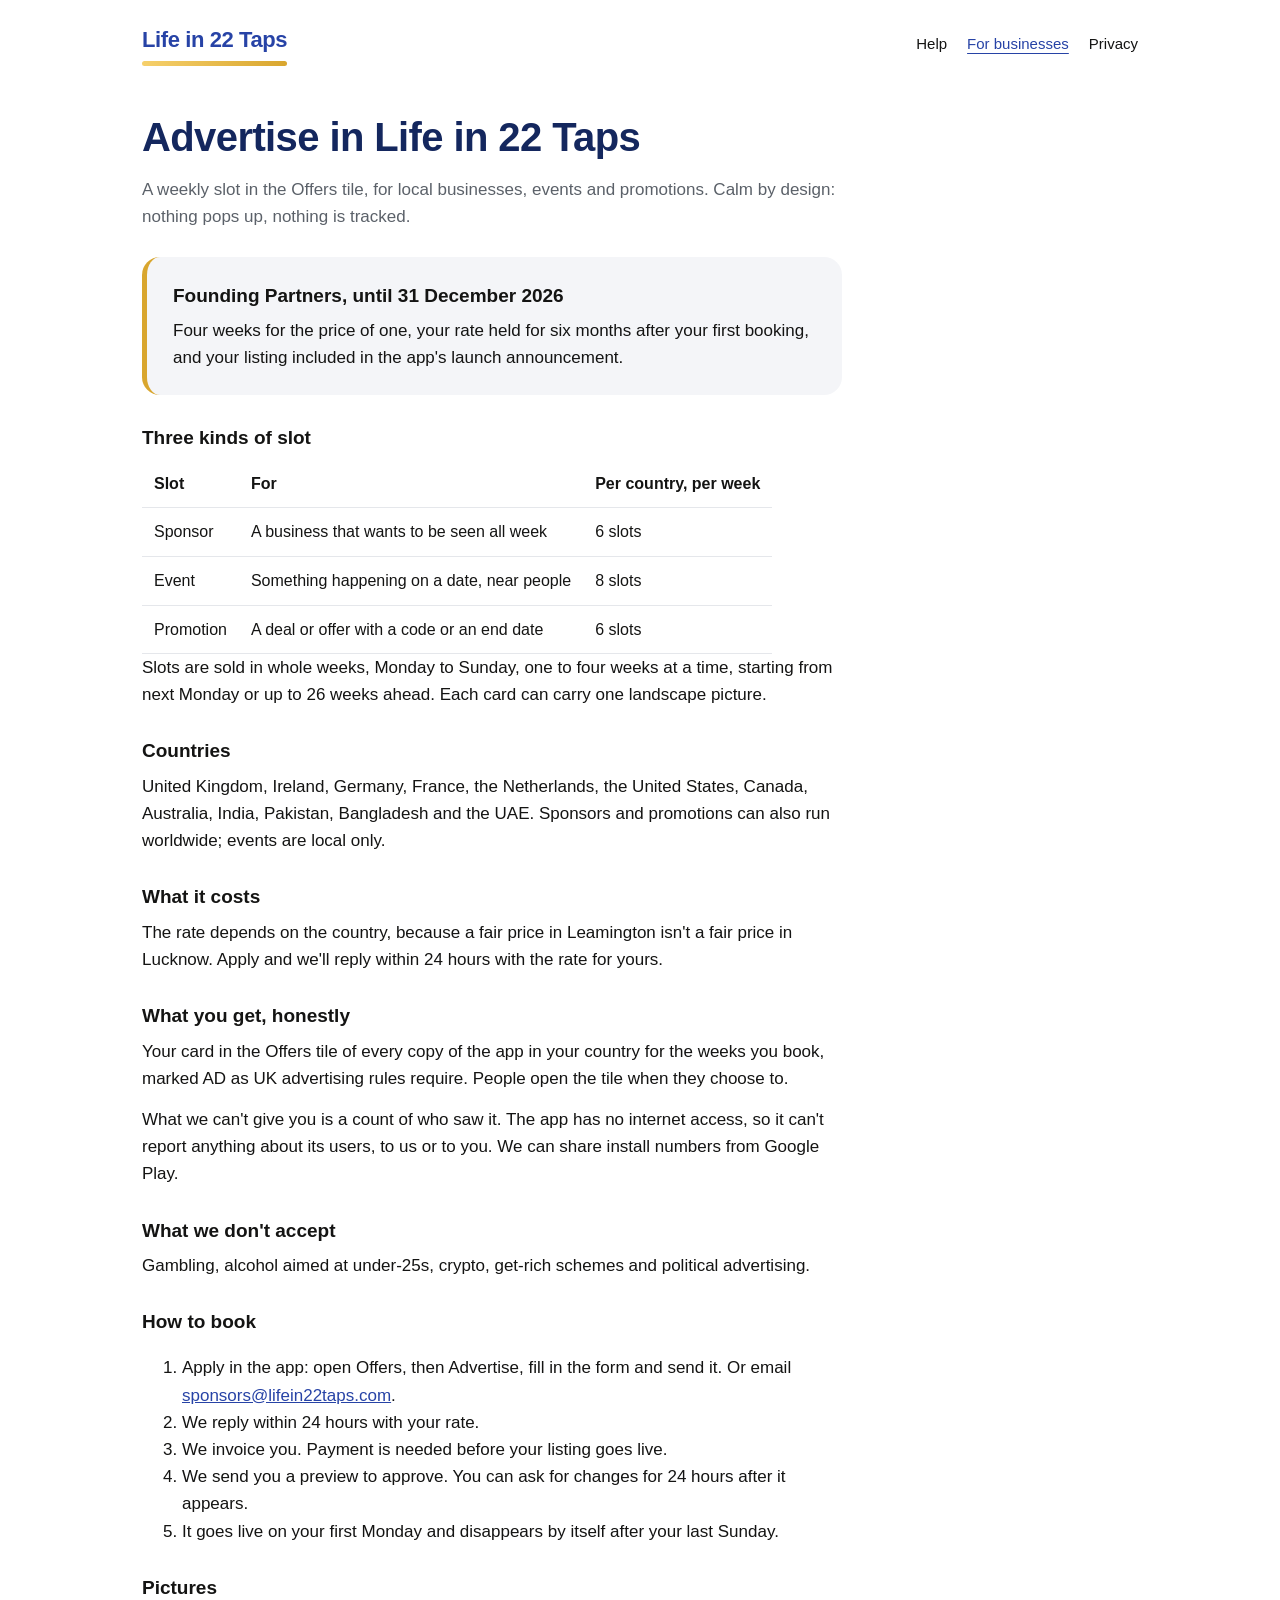
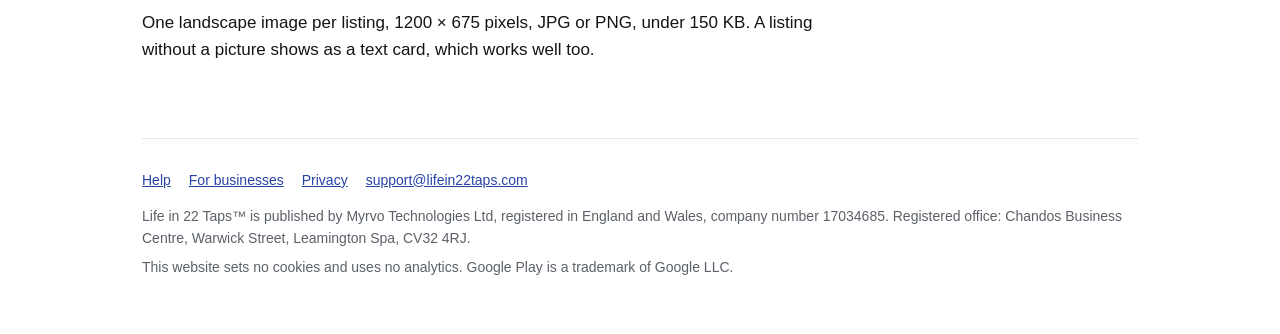
==== advertise/index.html @ 1291f1bb "First version of the website" ====
<!doctype html>
<html lang="en">
<head>
<meta charset="utf-8">
<meta name="viewport" content="width=device-width, initial-scale=1, viewport-fit=cover">
<title>Advertise — Life in 22 Taps</title>
<meta name="description" content="Weekly Sponsor, Event and Promotion slots in the Life in 22 Taps Offers tile.">
<link rel="icon" href="/favicon.svg" type="image/svg+xml">
<link rel="stylesheet" href="/styles.css">
</head>
<body>
<div class="wrap">
  <header class="top">
    <a class="brand" href="/">Life in 22 Taps</a>
    <nav aria-label="Main">
      <a href="/help/">Help</a>
      <a href="/advertise/" aria-current="page">For businesses</a>
      <a href="/privacy/">Privacy</a>
    </nav>
  </header>
  <main class="narrow" style="padding:30px 0 60px">
    <h2 style="font-size:40px">Advertise in Life in 22 Taps</h2>
    <p class="lede muted">A weekly slot in the Offers tile, for local businesses, events and
    promotions. Calm by design: nothing pops up, nothing is tracked.</p>

    <div class="box gold" style="margin:26px 0">
      <h3 style="margin-top:0">Founding Partners, until 31 December 2026</h3>
      <p style="margin:0">Four weeks for the price of one, your rate held for six months after
      your first booking, and your listing included in the app's launch announcement.</p>
    </div>

    <h3>Three kinds of slot</h3>
    <table>
      <tr><th>Slot</th><th>For</th><th>Per country, per week</th></tr>
      <tr><td>Sponsor</td><td>A business that wants to be seen all week</td><td>6 slots</td></tr>
      <tr><td>Event</td><td>Something happening on a date, near people</td><td>8 slots</td></tr>
      <tr><td>Promotion</td><td>A deal or offer with a code or an end date</td><td>6 slots</td></tr>
    </table>
    <p>Slots are sold in whole weeks, Monday to Sunday, one to four weeks at a time, starting
    from next Monday or up to 26 weeks ahead. Each card can carry one landscape picture.</p>

    <h3>Countries</h3>
    <p>United Kingdom, Ireland, Germany, France, the Netherlands, the United States, Canada,
    Australia, India, Pakistan, Bangladesh and the UAE. Sponsors and promotions can also run
    worldwide; events are local only.</p>

    <h3>What it costs</h3>
    <p>The rate depends on the country, because a fair price in Leamington isn't a fair price
    in Lucknow. Apply and we'll reply within 24 hours with the rate for yours.</p>

    <h3>What you get, honestly</h3>
    <p>Your card in the Offers tile of every copy of the app in your country for the weeks you
    book, marked AD as UK advertising rules require. People open the tile when they choose to.</p>
    <p>What we can't give you is a count of who saw it. The app has no internet access, so it
    can't report anything about its users, to us or to you. We can share install numbers from
    Google Play.</p>

    <h3>What we don't accept</h3>
    <p>Gambling, alcohol aimed at under-25s, crypto, get-rich schemes and political
    advertising.</p>

    <h3>How to book</h3>
    <ol>
      <li>Apply in the app: open Offers, then Advertise, fill in the form and send it. Or email
      <a href="mailto:sponsors@lifein22taps.com">sponsors@lifein22taps.com</a>.</li>
      <li>We reply within 24 hours with your rate.</li>
      <li>We invoice you. Payment is needed before your listing goes live.</li>
      <li>We send you a preview to approve. You can ask for changes for 24 hours after it
      appears.</li>
      <li>It goes live on your first Monday and disappears by itself after your last Sunday.</li>
    </ol>

    <h3>Pictures</h3>
    <p>One landscape image per listing, 1200 × 675 pixels, JPG or PNG, under 150 KB. A listing
    without a picture shows as a text card, which works well too.</p>

  </main>
  <footer>
    <nav aria-label="Footer">
      <a href="/help/">Help</a><a href="/advertise/">For businesses</a><a href="/privacy/">Privacy</a>
      <a href="mailto:support@lifein22taps.com">support@lifein22taps.com</a>
    </nav>
    <p>Life in 22 Taps™ is published by Myrvo Technologies Ltd, registered in England and
    Wales, company number 17034685. Registered office: Chandos Business Centre, Warwick
    Street, Leamington Spa, CV32 4RJ.</p>
    <p>This website sets no cookies and uses no analytics. Google Play is a trademark of Google LLC.</p>
  </footer>
</div>
</body>
</html>
---- styles.css ----
/* Life in 22 Taps — site styles. System fonts only: the site makes no
   third-party requests, which matches what the app promises. */
:root{
  --ink:#141413; --muted:#5B6169; --line:#E5E7EB; --blue:#2743A6; --blue-deep:#14275E;
  --gold1:#F6D06B; --gold2:#D9A62E; --bg:#ffffff; --panel:#F4F5F8; --tile-ink:#1F2430;
  box-sizing:border-box;
  padding-top:env(safe-area-inset-top,0px);
  padding-bottom:env(safe-area-inset-bottom,0px);
}
@media (prefers-color-scheme: dark){
  :root:not([data-theme="light"]){
    --ink:#F3F3F1; --muted:#A5ABB3; --line:#2E3136; --blue:#8FA4F0; --blue-deep:#C9D3FA;
    --bg:#121316; --panel:#1C1E23;
  }
}
:root[data-theme="dark"]{
  --ink:#F3F3F1; --muted:#A5ABB3; --line:#2E3136; --blue:#8FA4F0; --blue-deep:#C9D3FA;
  --bg:#121316; --panel:#1C1E23;
}
*,*::before,*::after{box-sizing:inherit}
html{scroll-padding-top:env(safe-area-inset-top,0px)}
body{margin:0;background:var(--bg);color:var(--ink);
  font-family:-apple-system,BlinkMacSystemFont,"Segoe UI",Roboto,Helvetica,Arial,sans-serif;
  font-size:17px;line-height:1.6;-webkit-text-size-adjust:100%}
a{color:var(--blue)}
a:focus-visible,summary:focus-visible{outline:3px solid var(--gold2);outline-offset:3px;border-radius:4px}
img,svg{max-width:100%}

.wrap{max-width:1040px;margin:0 auto;padding:0 22px}
.narrow{max-width:700px}

/* header */
.top{display:flex;align-items:center;justify-content:space-between;gap:16px;
  padding:22px 0 18px;flex-wrap:wrap}
.brand{text-decoration:none;color:var(--blue);font-weight:800;font-size:22px;letter-spacing:-.4px;
  display:inline-block}
.brand::after{content:"";display:block;height:5px;width:100%;border-radius:3px;margin-top:4px;
  background:linear-gradient(90deg,var(--gold1),var(--gold2))}
.top nav{display:flex;gap:20px;font-size:15px}
.top nav a{color:var(--ink);text-decoration:none}
.top nav a:hover,.top nav a[aria-current]{color:var(--blue);text-decoration:underline;text-underline-offset:4px}

/* hero */
.hero{display:grid;grid-template-columns:1.15fr .85fr;gap:48px;align-items:center;padding:40px 0 64px}
.hero h1{font-size:clamp(34px,5.2vw,56px);line-height:1.06;letter-spacing:-1.6px;margin:0 0 20px;
  color:var(--blue-deep);font-weight:800}
.hero .lede{font-size:20px;color:var(--muted);margin:0 0 28px;max-width:32em}
.buy{display:flex;align-items:center;gap:14px;flex-wrap:wrap}
.pill{display:inline-block;background:var(--blue);color:#fff;border-radius:99px;padding:13px 22px;
  font-weight:700;text-decoration:none}
.buy .note{font-size:15px;color:var(--muted)}

/* the phone: the one memorable thing on the page */
.phone{justify-self:center;width:100%;max-width:330px;border-radius:38px;padding:14px;
  background:#1B1D22;box-shadow:0 30px 60px -25px rgba(20,39,94,.55)}
.screen{border-radius:26px;padding:16px 12px 14px;
  background:linear-gradient(160deg,#E9EDF8,#F8F4E8)}
.screen .title{font-weight:800;color:#2743A6;font-size:15px;margin:0 2px 2px}
.screen .title::after{content:"";display:block;width:74px;height:3px;border-radius:2px;margin-top:3px;
  background:linear-gradient(90deg,#F6D06B,#D9A62E)}
.favs{display:flex;gap:6px;margin:10px 0;padding:6px;border:1.5px solid #D9A62E;border-radius:12px}
.favs span{flex:1;height:22px;border-radius:7px;background:#fff;opacity:.85}
.grid{display:grid;grid-template-columns:repeat(3,1fr);gap:6px}
.t{border-radius:10px;padding:6px 4px 5px;text-align:center;color:var(--tile-ink);
  font-size:10.5px;line-height:1.15;position:relative;
  animation:pop .5s cubic-bezier(.2,.8,.3,1.2) both;animation-delay:calc(var(--i)*28ms)}
.t b{display:block;font-size:17px;line-height:1.2;font-weight:400}
.t i{position:absolute;top:3px;right:5px;font-style:normal;font-size:9px;color:#5B6169}
@keyframes pop{from{opacity:0;transform:scale(.7)}to{opacity:1;transform:none}}
@media (prefers-reduced-motion:reduce){.t{animation:none}}

/* sections */
section{padding:56px 0;border-top:1px solid var(--line)}
h2{font-size:clamp(26px,3.4vw,34px);line-height:1.15;letter-spacing:-.6px;margin:0 0 16px;color:var(--blue-deep)}
h3{font-size:19px;margin:28px 0 6px}
p{margin:0 0 14px}
.muted{color:var(--muted)}
.split{display:grid;grid-template-columns:1fr 1fr;gap:48px}
ul.plain{list-style:none;padding:0;margin:0}
ul.plain li{padding:12px 0;border-bottom:1px solid var(--line)}
ul.plain li:last-child{border-bottom:0}
ul.plain strong{display:block}

.quote{font-size:22px;line-height:1.35;color:var(--ink);margin:0 0 6px;font-weight:600}
.box{background:var(--panel);border-radius:18px;padding:24px 26px}
.gold{border-left:5px solid var(--gold2)}

table{width:100%;border-collapse:collapse;font-size:16px;display:block;overflow-x:auto}
th,td{text-align:left;padding:11px 12px;border-bottom:1px solid var(--line);vertical-align:top}
th{font-weight:700}

details{border-bottom:1px solid var(--line);padding:4px 0}
summary{cursor:pointer;font-weight:600;padding:12px 0;list-style-position:outside}
details p,details ul{margin:0 0 14px}

footer{border-top:1px solid var(--line);padding:30px 0 50px;font-size:14px;color:var(--muted)}
footer p{margin:0 0 6px}
footer nav{display:flex;gap:18px;flex-wrap:wrap;margin-bottom:14px}

@media (max-width:820px){
  .hero,.split{grid-template-columns:1fr;gap:34px}
  .hero{padding-top:18px}
}
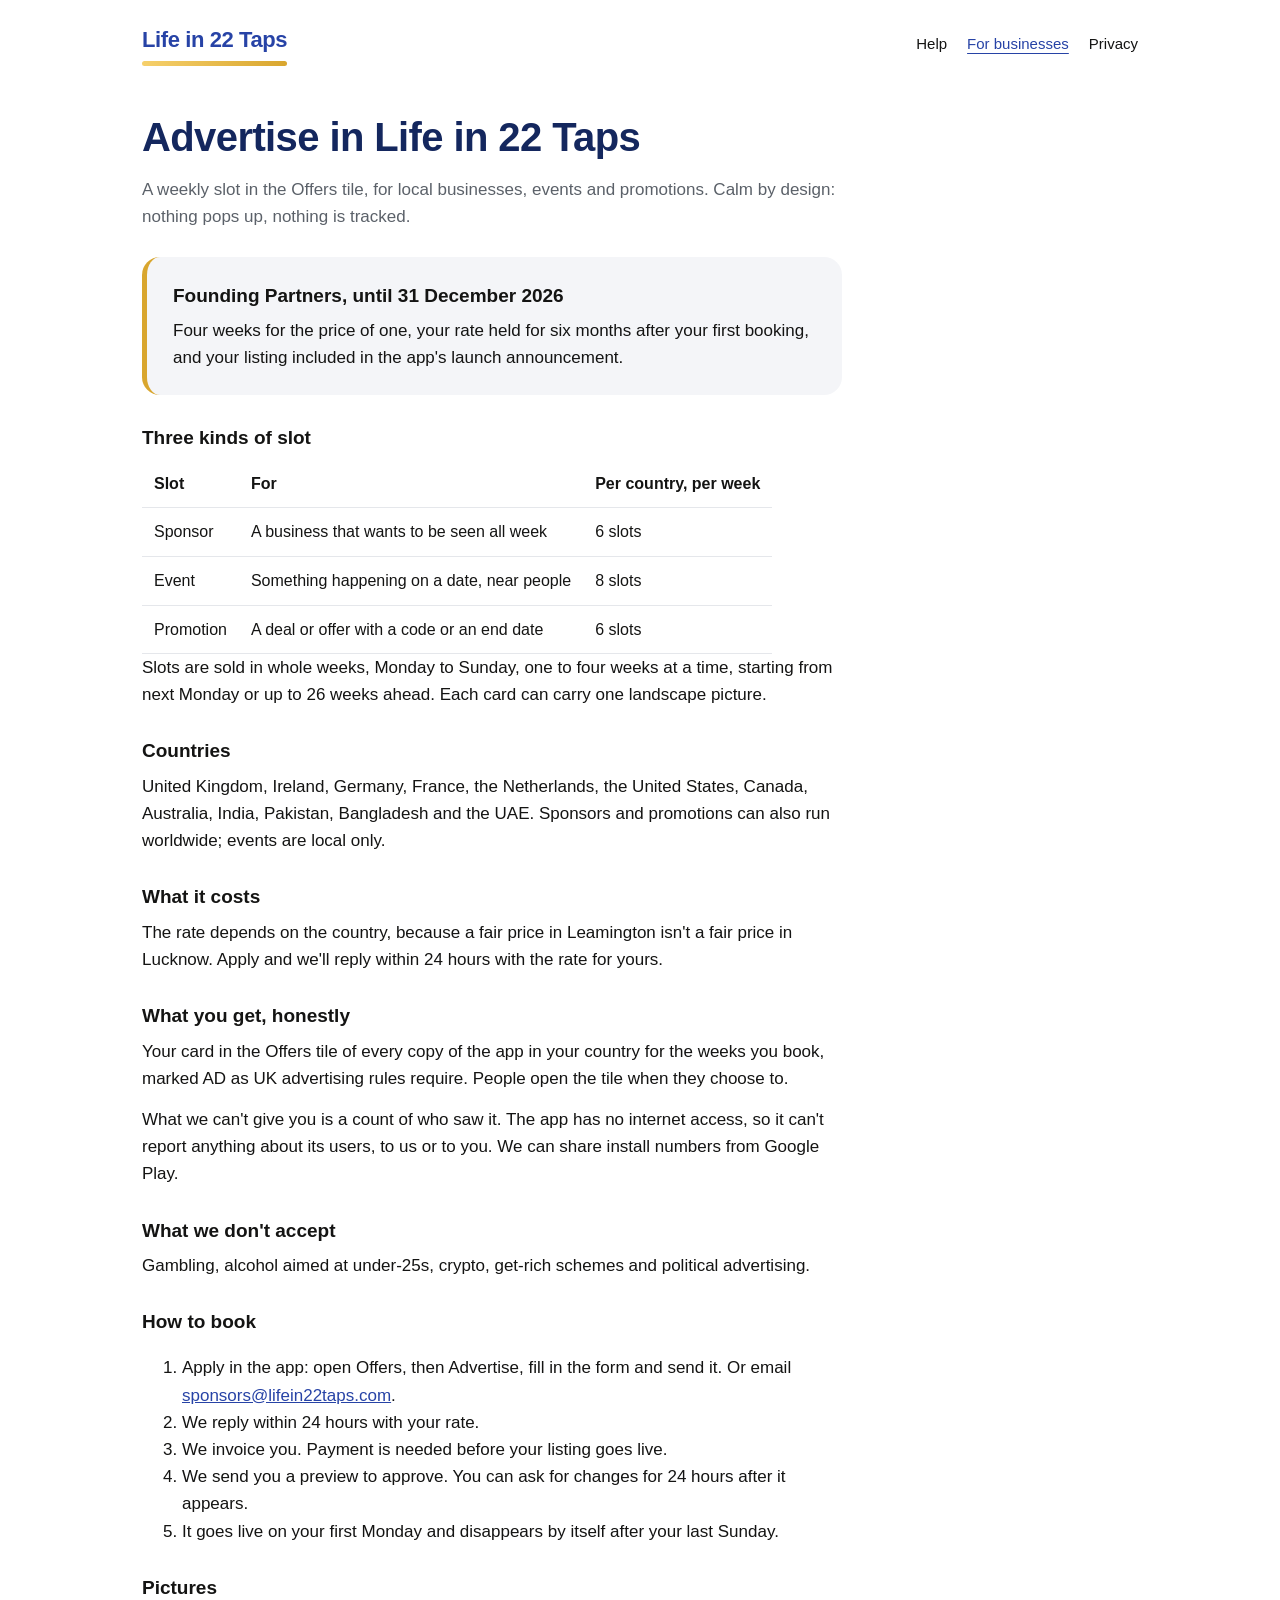
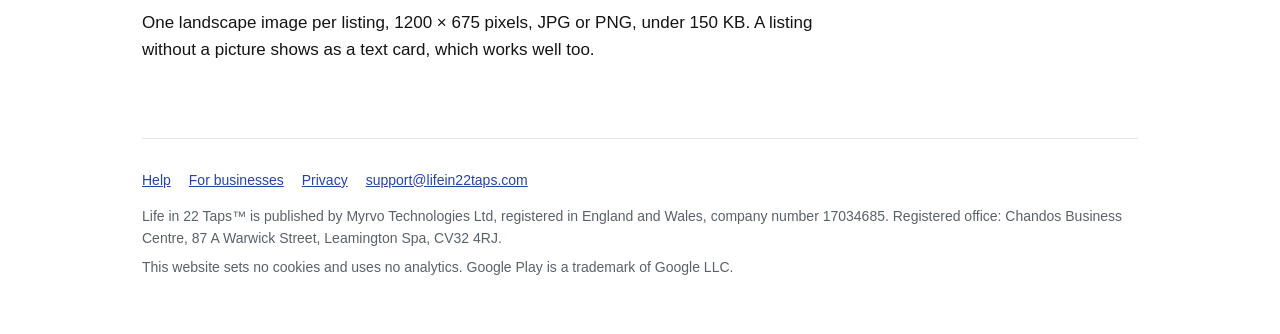
==== commit bf33c260: "Footer address: 87 A Warwick Street" ====
--- a/advertise/index.html
+++ b/advertise/index.html
@@ -81,7 +81,7 @@
       <a href="mailto:support@lifein22taps.com">support@lifein22taps.com</a>
     </nav>
     <p>Life in 22 Taps™ is published by Myrvo Technologies Ltd, registered in England and
-    Wales, company number 17034685. Registered office: Chandos Business Centre, Warwick
+    Wales, company number 17034685. Registered office: Chandos Business Centre, 87 A Warwick
     Street, Leamington Spa, CV32 4RJ.</p>
     <p>This website sets no cookies and uses no analytics. Google Play is a trademark of Google LLC.</p>
   </footer>
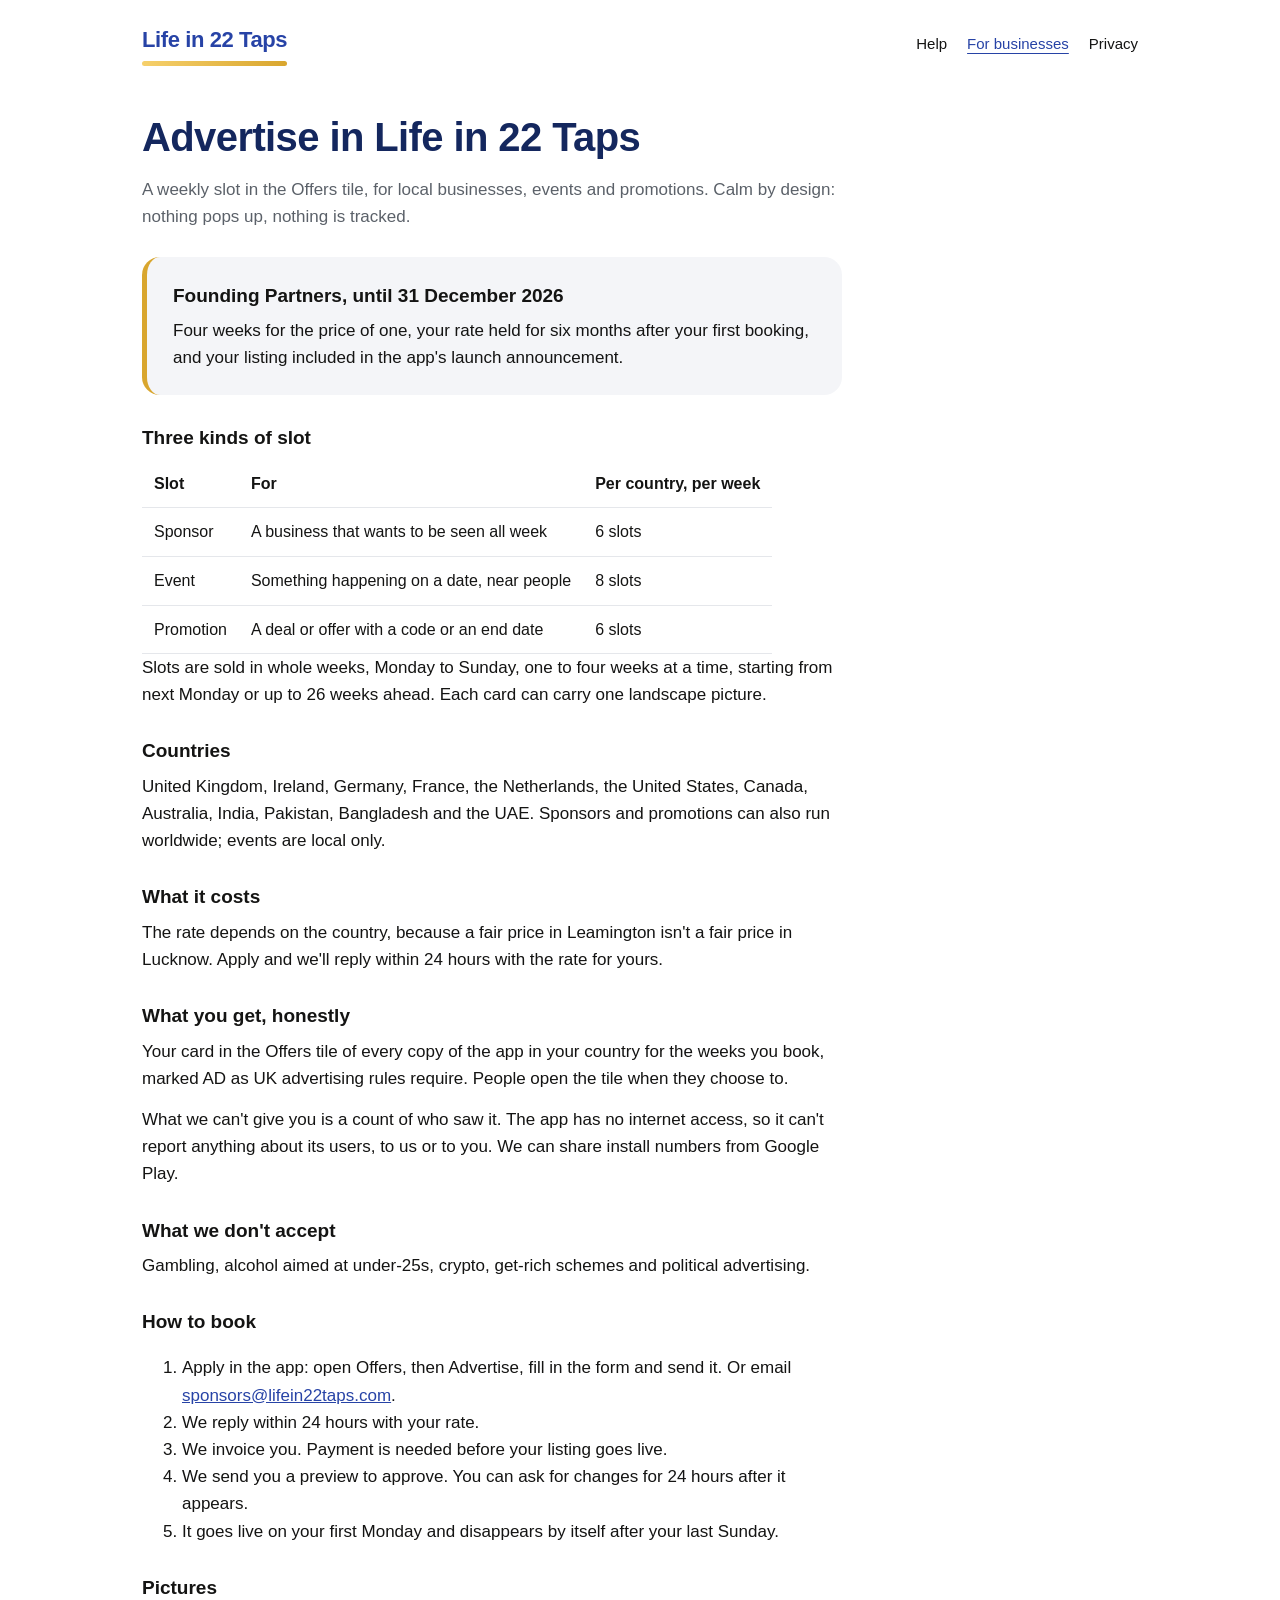
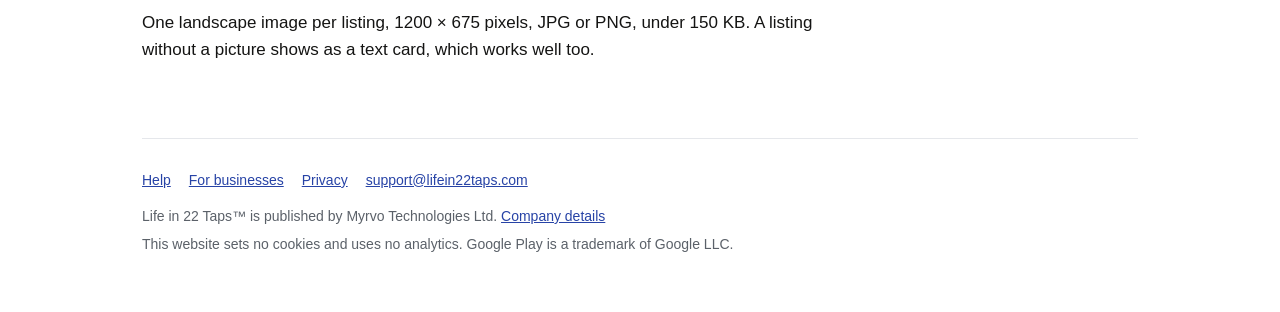
==== commit dc92f5fd: "Move address to Help > Company details" ====
--- a/advertise/index.html
+++ b/advertise/index.html
@@ -5,6 +5,18 @@
 <meta name="viewport" content="width=device-width, initial-scale=1, viewport-fit=cover">
 <title>Advertise — Life in 22 Taps</title>
 <meta name="description" content="Weekly Sponsor, Event and Promotion slots in the Life in 22 Taps Offers tile.">
+<link rel="canonical" href="https://lifein22taps.com/advertise/">
+<meta property="og:type" content="website">
+<meta property="og:site_name" content="Life in 22 Taps">
+<meta property="og:title" content="Advertise — Life in 22 Taps">
+<meta property="og:description" content="Weekly Sponsor, Event and Promotion slots in the Life in 22 Taps Offers tile.">
+<meta property="og:url" content="https://lifein22taps.com/advertise/">
+<meta property="og:image" content="https://lifein22taps.com/og.png">
+<meta property="og:image:width" content="1200">
+<meta property="og:image:height" content="630">
+<meta property="og:locale" content="en_GB">
+<meta name="twitter:card" content="summary_large_image">
+<meta name="theme-color" content="#2743A6">
 <link rel="icon" href="/favicon.svg" type="image/svg+xml">
 <link rel="stylesheet" href="/styles.css">
 </head>
@@ -80,9 +92,8 @@
       <a href="/help/">Help</a><a href="/advertise/">For businesses</a><a href="/privacy/">Privacy</a>
       <a href="mailto:support@lifein22taps.com">support@lifein22taps.com</a>
     </nav>
-    <p>Life in 22 Taps™ is published by Myrvo Technologies Ltd, registered in England and
-    Wales, company number 17034685. Registered office: Chandos Business Centre, 87 A Warwick
-    Street, Leamington Spa, CV32 4RJ.</p>
+    <p>Life in 22 Taps™ is published by Myrvo Technologies Ltd.
+    <a href="/help/#company">Company details</a></p>
     <p>This website sets no cookies and uses no analytics. Google Play is a trademark of Google LLC.</p>
   </footer>
 </div>
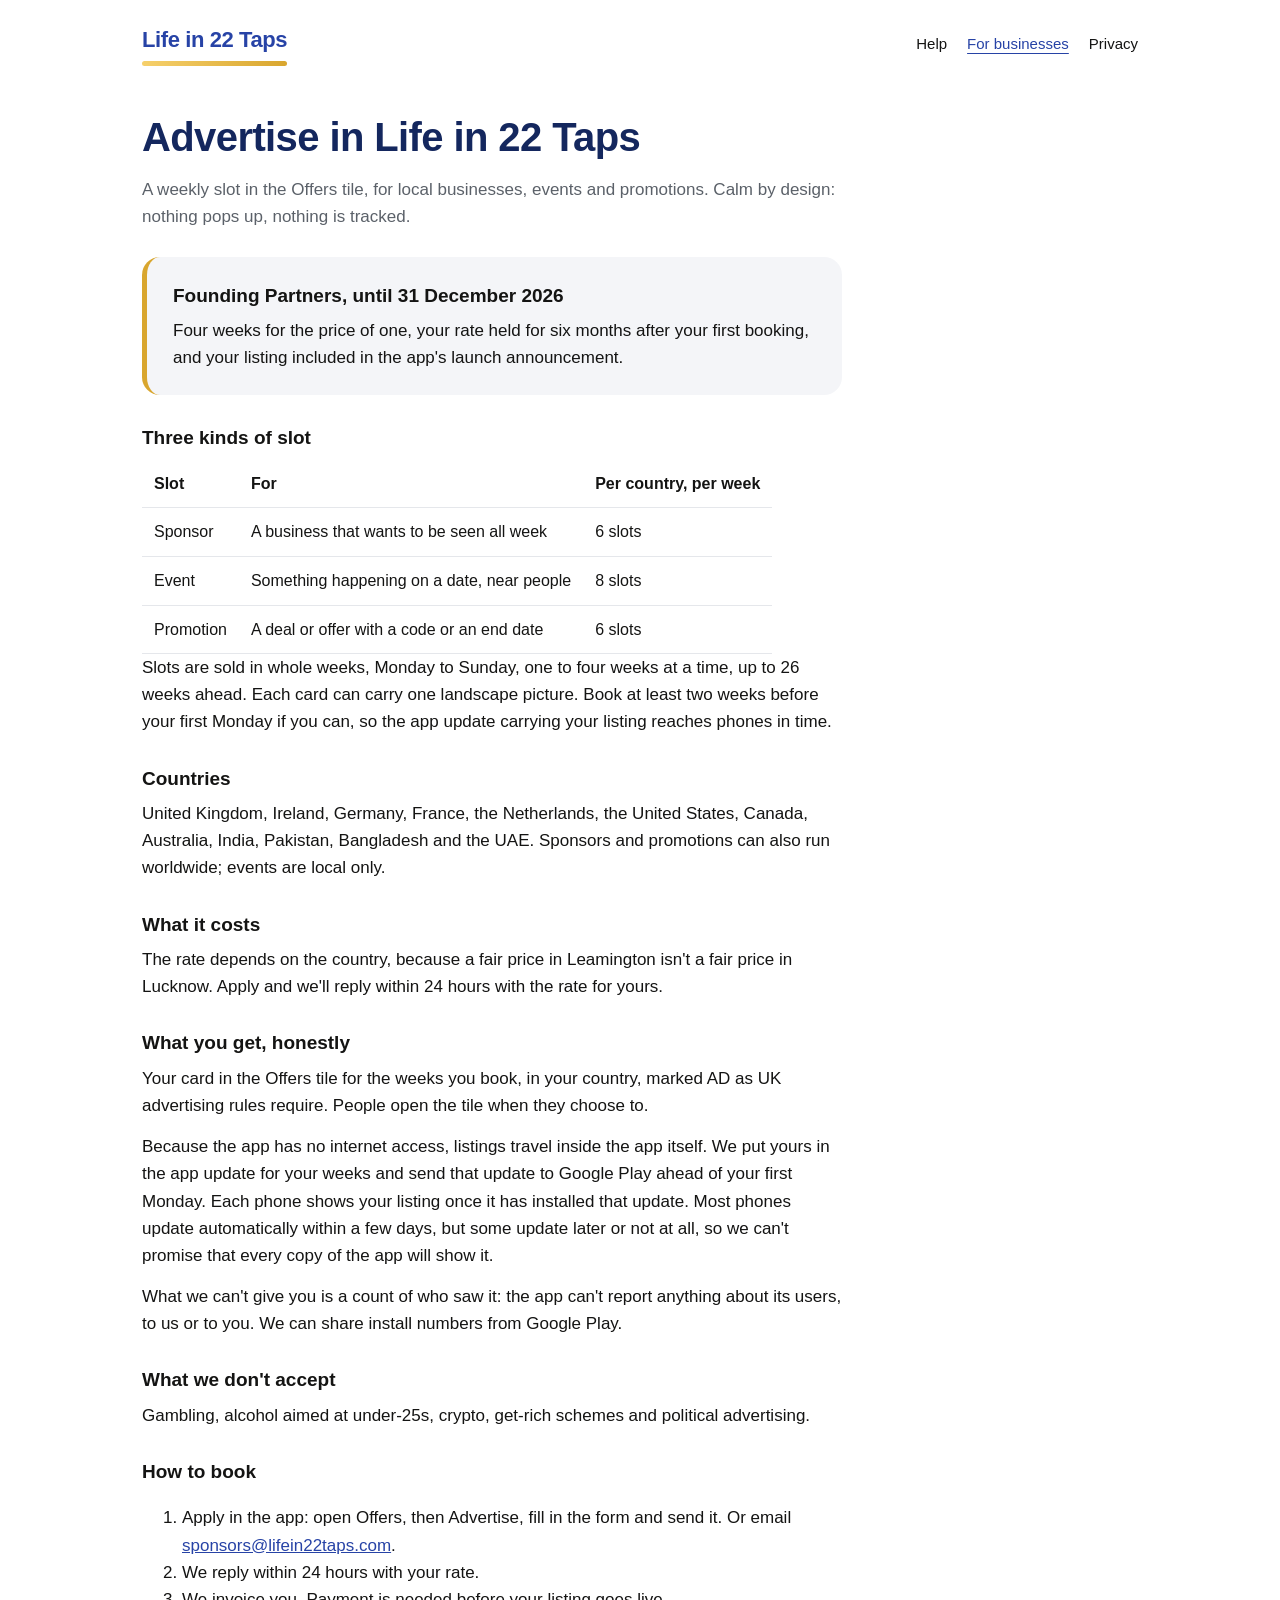
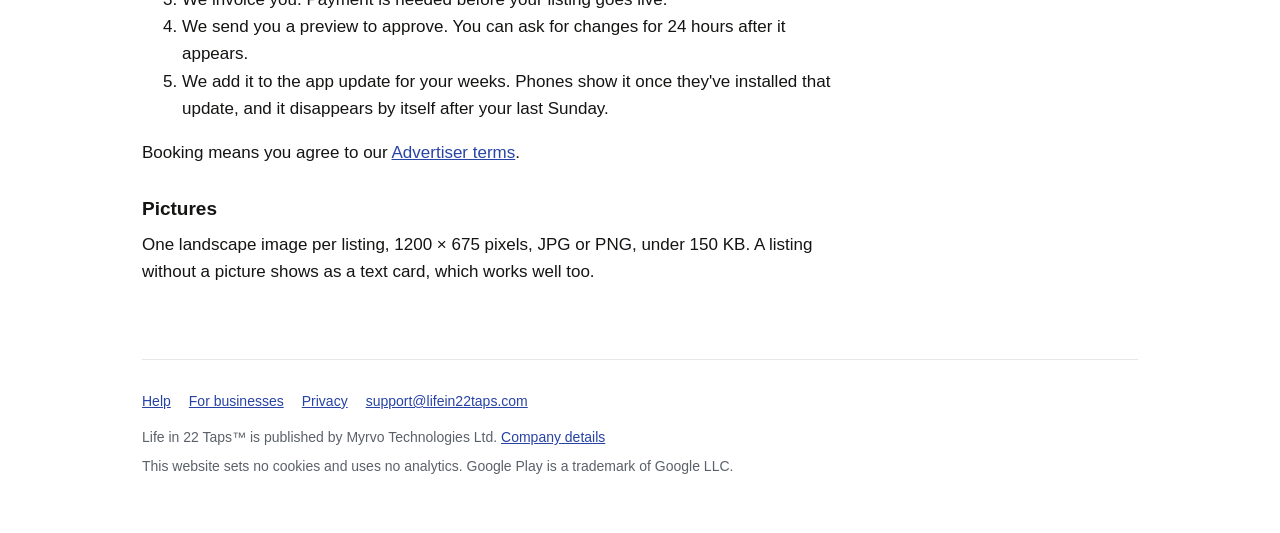
==== commit a837be8c: "Advertiser terms, update-aware ad wording, headings, price line" ====
--- a/advertise/index.html
+++ b/advertise/index.html
@@ -31,7 +31,7 @@
     </nav>
   </header>
   <main class="narrow" style="padding:30px 0 60px">
-    <h2 style="font-size:40px">Advertise in Life in 22 Taps</h2>
+    <h1 style="font-size:40px;line-height:1.15;letter-spacing:-.6px;margin:0 0 16px;color:var(--blue-deep)">Advertise in Life in 22 Taps</h1>
     <p class="lede muted">A weekly slot in the Offers tile, for local businesses, events and
     promotions. Calm by design: nothing pops up, nothing is tracked.</p>
 
@@ -48,8 +48,9 @@
       <tr><td>Event</td><td>Something happening on a date, near people</td><td>8 slots</td></tr>
       <tr><td>Promotion</td><td>A deal or offer with a code or an end date</td><td>6 slots</td></tr>
     </table>
-    <p>Slots are sold in whole weeks, Monday to Sunday, one to four weeks at a time, starting
-    from next Monday or up to 26 weeks ahead. Each card can carry one landscape picture.</p>
+    <p>Slots are sold in whole weeks, Monday to Sunday, one to four weeks at a time, up to 26
+    weeks ahead. Each card can carry one landscape picture. Book at least two weeks before your
+    first Monday if you can, so the app update carrying your listing reaches phones in time.</p>
 
     <h3>Countries</h3>
     <p>United Kingdom, Ireland, Germany, France, the Netherlands, the United States, Canada,
@@ -61,11 +62,15 @@
     in Lucknow. Apply and we'll reply within 24 hours with the rate for yours.</p>
 
     <h3>What you get, honestly</h3>
-    <p>Your card in the Offers tile of every copy of the app in your country for the weeks you
-    book, marked AD as UK advertising rules require. People open the tile when they choose to.</p>
-    <p>What we can't give you is a count of who saw it. The app has no internet access, so it
-    can't report anything about its users, to us or to you. We can share install numbers from
-    Google Play.</p>
+    <p>Your card in the Offers tile for the weeks you book, in your country, marked AD as UK
+    advertising rules require. People open the tile when they choose to.</p>
+    <p>Because the app has no internet access, listings travel inside the app itself. We put
+    yours in the app update for your weeks and send that update to Google Play ahead of your first
+    Monday. Each phone shows your listing once it has installed that update. Most phones update
+    automatically within a few days, but some update later or not at all, so we can't promise that
+    every copy of the app will show it.</p>
+    <p>What we can't give you is a count of who saw it: the app can't report anything about its
+    users, to us or to you. We can share install numbers from Google Play.</p>
 
     <h3>What we don't accept</h3>
     <p>Gambling, alcohol aimed at under-25s, crypto, get-rich schemes and political
@@ -79,8 +84,10 @@
       <li>We invoice you. Payment is needed before your listing goes live.</li>
       <li>We send you a preview to approve. You can ask for changes for 24 hours after it
       appears.</li>
-      <li>It goes live on your first Monday and disappears by itself after your last Sunday.</li>
+      <li>We add it to the app update for your weeks. Phones show it once they've installed that
+      update, and it disappears by itself after your last Sunday.</li>
     </ol>
+    <p>Booking means you agree to our <a href="/advertise/terms/">Advertiser terms</a>.</p>
 
     <h3>Pictures</h3>
     <p>One landscape image per listing, 1200 × 675 pixels, JPG or PNG, under 150 KB. A listing
--- a/styles.css
+++ b/styles.css
@@ -101,3 +101,11 @@
   .hero,.split{grid-template-columns:1fr;gap:34px}
   .hero{padding-top:18px}
 }
+
+/* QR code for desktop visitors. Always dark on white, even in dark mode, so cameras read it.
+   Hidden on phones: nobody can scan the screen they are holding. */
+.qr{display:flex;align-items:center;gap:16px;margin-top:26px;max-width:30em}
+.qr .qr-code{width:116px;height:116px;flex:none;background:#fff;border-radius:10px;
+  padding:4px;box-shadow:0 0 0 1px var(--line)}
+.qr p{margin:0;font-size:15px;color:var(--muted)}
+@media (max-width:820px), (hover:none) and (pointer:coarse){ .qr{display:none} }
